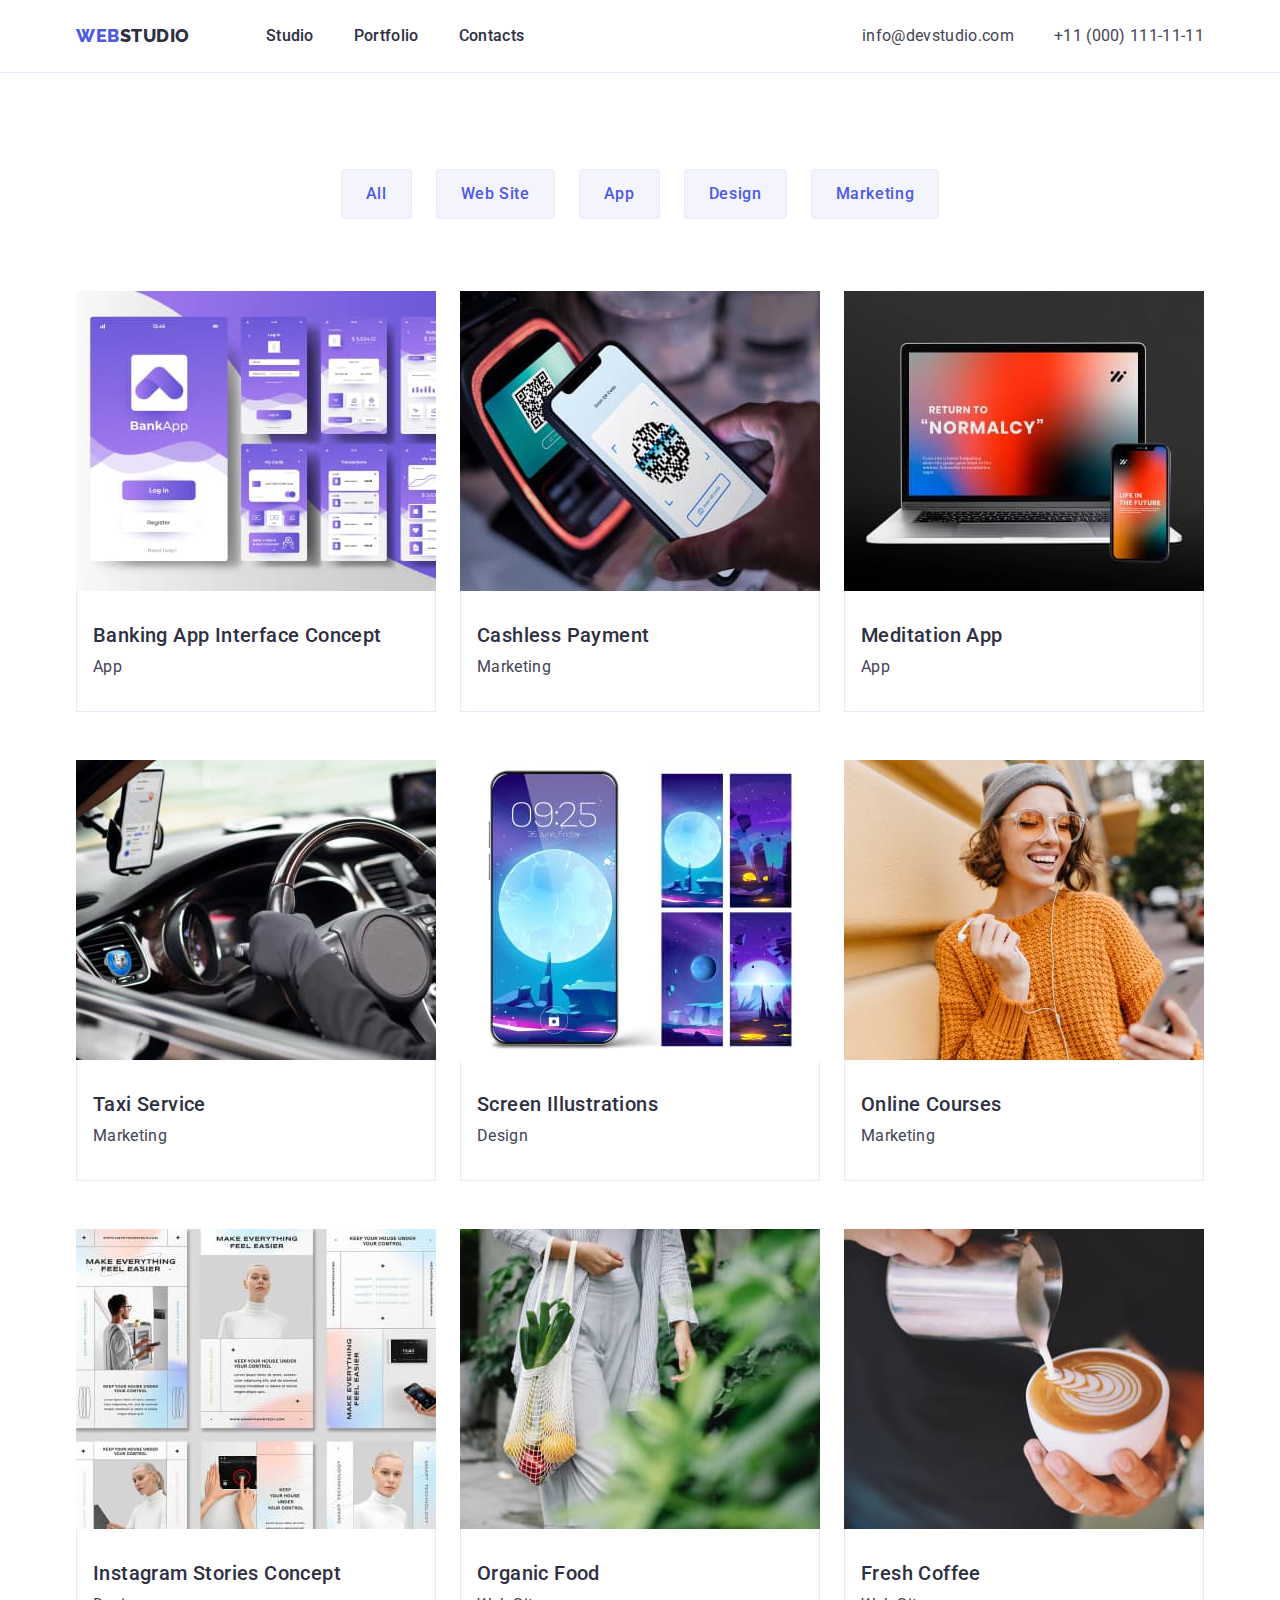
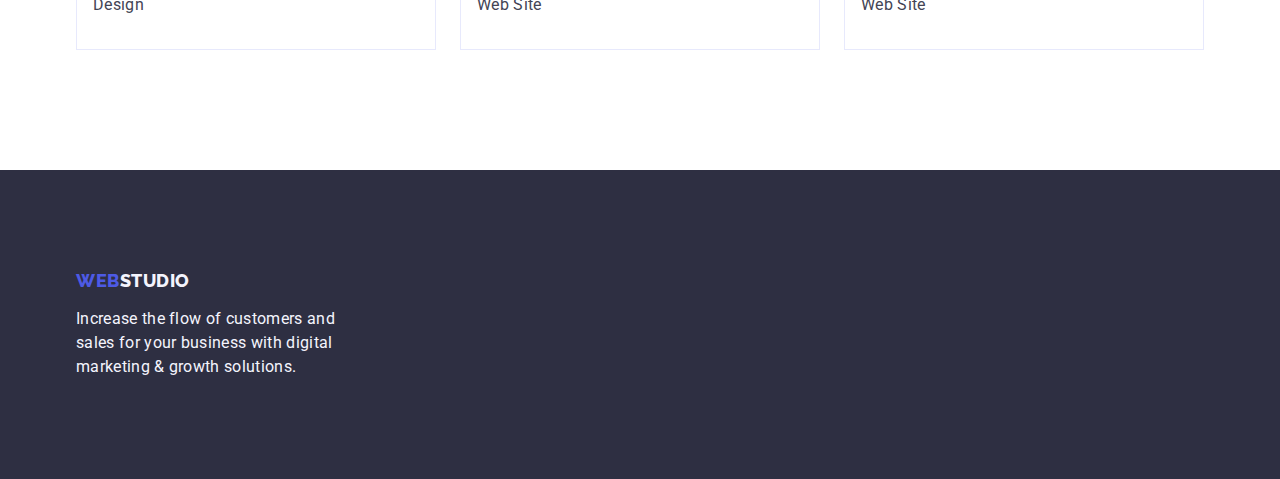
==== portfolio.html @ f46599d1 "Initial commit" ====
<!DOCTYPE html>
<html lang="en">
<head>
    <meta charset="UTF-8">
    <meta http-equiv="X-UA-Compatible" content="IE=edge">
    <meta name="viewport" content="width=device-width, initial-scale=1.0">
    <title>Portfolio</title>
    <link rel="stylesheet" href="https://cdnjs.cloudflare.com/ajax/libs/modern-normalize/1.1.0/modern-normalize.min.css">
    <link rel="preconnect" href="https://fonts.googleapis.com">
    <link rel="preconnect" href="https://fonts.gstatic.com" crossorigin>
    <link href="https://fonts.googleapis.com/css2?family=Raleway:wght@800&family=Roboto:wght@400;500;700;900&display=swap" rel="stylesheet">
    <link rel="stylesheet" href="./css/styles.css">
</head>
<body>
    <!-- header -->
    <header class="header-portf">
        <div class="div-header-portf container">
        <nav class="nav-header list">
            <a class="logo-web link" href="./index.html">Web<span class="logo-stu link">Studio</span></a>
        <ul class="menu list">
        <li><a class="menu-list link" href="./index.html">Studio</a></li>
        <li><a class="menu-list link" href="./portfolio.html">Portfolio</a></li>
        <li><a class="menu-list link" href="">Contacts</a></li>
        </ul>
        </nav>
        <address class="contact">
            <ul class="contact-container list">
                <li><a class="contact-list link" href="mailto:info@devstudio.com">info@devstudio.com</a></li>
                <li><a class="contact-list link" href="tel:+110001111111">+11 (000) 111-11-11</a></li>
            </ul>
        </address>
        </div>
        </header>

<!-- navigation buttons --> 
<main>
    <section class="projects-container list">
    <div class="container">
    <h1 class="title-portfolio" hidden>Our Projects</h1>
    <ul class="btn-list list">
    <li><button class="nav-btn" type="button">All</button></li>
    <li><button class="nav-btn" type="button">Web Site</button></li>
    <li><button class="nav-btn" type="button">App</button></li>
    <li><button class="nav-btn" type="button">Design</button></li>
    <li><button class="nav-btn" type="button">Marketing</button></li>
    </ul>

<!-- list 1 -->
<ul class="content-list-portfolio list">
    <li class="sec-port-img link">
    <a href="" class="link">
        <img src="./images/portfolio/banking-app-interface-concept.jpg" alt="Banking App" width="360" height="300">
        <div class="div-content">
        <h2 class="title-portfolio">Banking App Interface Concept</h2>
        <p class="small-text">App</p>
    </div>
    </a>
    </li>
    <li class="sec-port-img link">
    <a href="" class="link">
        <img src="./images/portfolio/cashless-payment.jpg" alt="use a QR code" width="360" height="300">
        <div class="div-content">
        <h2 class="title-portfolio">Cashless Payment</h2>
        <p class="small-text">Marketing</p>
    </div>
    </a>
    </li>
    <li class="sec-port-img link">
    <a href="" class="link">
        <img src="./images/portfolio/meditation-app.jpg" alt="laptop and smartphone with the same image" width="360" height="300">
        <div class="div-content">
        <h2 class="title-portfolio">Meditation App</h2>
        <p class="small-text">App</p>
    </div>
    </a>
    </li>

<!-- list 2 -->

    <li class="sec-port-img link">
    <a href="" class="link">
        <img src="./images/portfolio/taxi-service.jpg" alt="driving a car" width="360" height="300">
        <div class="div-content">
        <h2 class="title-portfolio">Taxi Service</h2>
        <p class="small-text">Marketing</p>
    </div>
        </a>
        </li>
    <li class="sec-port-img link">
    <a href="" class="link">
        <img src="./images/portfolio/screen-illustrations.jpg" alt="phone theme" width="360" height="300">
        <div class="div-content">
        <h2 class="title-portfolio">Screen Illustrations</h2>
        <p class="small-text">Design</p>
    </div>
        </a>
        </li>
    <li class="sec-port-img link">
    <a href="" class="link">
        <img src="./images/portfolio/online-courses.jpg" alt="a girl in a sweater smiles and looks at the phone" width="360" height="300">
        <div class="div-content">
        <h2 class="title-portfolio">Online Courses</h2>
        <p class="small-text">Marketing</p>
    </div>
        </a>
        </li>

<!-- list 3 -->
    <li class="sec-port-img link">
        <a href="" class="link">
            <img src="./images/portfolio/iInstagram-stories-concept.jpg" alt="concept app tabs" width="360" height="300">
            <div class="div-content">
            <h2 class="title-portfolio">Instagram Stories Concept</h2>
            <p class="small-text">Design</p>
    </div>
    </a>
    </li>
    <li class="sec-port-img link">
        <a href="" class="link">
            <img src="./images/portfolio/organic-food.jpg" alt="girl with a bag of vegetables" width="360" height="300">
            <div class="div-content">
            <h2 class="title-portfolio">Organic Food</h2>
            <p class="small-text">Web Site</p>
    </div>
    </a>
    </li>
    <li class="sec-port-img link">
        <a href="" class="link">
            <img src="./images/portfolio/fresh-coffee.jpg" alt="barista makes coffee" width="360" height="300">
            <div class="div-content">
            <h2 class="title-portfolio">Fresh Coffee</h2>
            <p class="small-text">Web Site</p>
    </div>
    </a>
    </li>
</ul>
</div>
</section>
</main>

<!-- footer -->
<footer class="footer-sec">
<div class="container">
    <a class="logo-web-foot link" href="./index.html">Web<span class="logo-stu-foot link">Studio</span></a>
    <p class="small-footer-text">Increase the flow of customers and sales for your business with digital marketing & growth solutions.</p>
</div>
</footer>
</body>
</html>
---- css/styles.css ----
:root {
    --main-font-family: 'Roboto', sans-serif;
    --secondary-font-family: 'Raleway', sans-serif;
}
h1,h2,h3,h4,h5,h6,p {
    margin: 0;
}
ul {margin: 0;
    padding: 0;
}

.container {
    width: 1158px;
    margin: 0 auto;
    padding: 0 15px 0 15px;
}
.header-index {
    border-bottom: 1px solid #e7e9fc;
}
.div-header {
    display: flex;
    align-items: center;
}
.header-portf {
    border-bottom: 1px solid #e7e9fc
}
.div-header-portf {
    display: flex;
    align-items: center;
}
/* body */
body {font-family:var(--main-font-family);
    color: #434455;
    background-color:#FFFFFF;
}
/* def settings */
.link {text-decoration: none;
}
.list {text-decoration: none;
    padding-left: 0;
    margin: 0;

}

.contact {font-style: normal;
margin-left: auto;}
img {display: block}

/* hero */
.hero {background-color: #2e2f42;
    padding: 188px 0;}
.hero-content {
    

}
.title-index {
    font-family: var(--main-font-family);
    font-weight: 700; 
    font-size: 56px;
    line-height: 1.07;
    letter-spacing: 0.02em;
    color: #FFFFFF;
    text-align: center;
    margin-left: auto;
    margin-right: auto;
    background-color: #2E2F42;
    max-width: 496px;
    margin-bottom: 48px;
}

    /* contacts */
    .contact-list {
    font-family: var(--main-font-family);
    font-style: normal;
    font-weight: 400;
    font-size: 16px;
    line-height: 1.5;
    letter-spacing: 0.02em;
    color: #434455;
    }
    .contact-list:hover,
    .contact-list:focus {
        color: #404BBF;}

    /* menu list */
    .menu {display: flex;
        gap: 40px;
        margin: 0;
        padding: 0;
    }
    .list {
        list-style: none;
        margin: 0;
        padding: 0;
    }

    .menu-list {
    font-family: var(--main-font-family);
    font-weight: 500;
    font-size: 16px;
    line-height: 1.5;
    letter-spacing: 0.02em;
    color: #2E2F42;
    padding: 24px 0;
    display: block;

}
.menu-list:hover,
.menu-list:focus {
    color: #404BBF;
}
.nav-header {
    display: flex;
    align-items: center;
}
.contact-container {
    display: flex;
    gap: 40px;
}
/* order-btn, nav-btn */

.btn-list {
    display: flex;
    justify-content: center;
    gap: 24px;
    margin-bottom: 72px;
}

.order-btn {
font-family: var(--main-font-family);
font-weight: 500;
font-size: 16px;
line-height: 1.5;
display: block;
margin-left: auto;
margin-right: auto;
align-items: center;
letter-spacing: 0.04em;
color: #FFFFFF;
background-color: #4D5AE5;
box-shadow: 0px 4px 4px rgba(0, 0, 0, 0.15);
border-radius: 4px;
cursor: pointer;
border: 0;
min-width: 169px;
height: 56px;
border: none;
border-radius: 4px;
}
.order-btn:hover {background-color: #404BBF;}
.order-btn:focus {background-color: #404BBF;}

/* nav btn */
.nav-btn {
font-family: var(--main-font-family);
font-weight: 500;
font-size: 16px;
line-height: 1.5;
display: flex;
align-items: center;
letter-spacing: 0.04em;
background-color:#F4F4FD;
color: #4D5AE5;
cursor: pointer;
border: 0;
border-radius: 4px;
padding: 12px 24px;
border: 1px solid #e7e9fc;
}
.nav-btn:hover {
    background: #404BBF;
    color: #FFFFFF;
    border-radius: 4px;
    border: 1px solid transparent;
}

.nav-btn:focus {
    background: #404BBF;
    color: #FFFFFF;
    border-radius: 4px;
    border: 1px solid transparent;
}

/* content-list-portfolio */
.content-list-portfolio {
    display: flex;
    flex-wrap: wrap;
    column-gap: 24px;
    row-gap: 48px;
}
/* portfolio ul > li > div */
.div-content {
    padding: 32px 16px;
    border: 1px solid #e7e9fc;
    border-top: none;
}

/* sec2 */
.hidden-features {
    color:#2e2f42;
    margin-bottom: 8px;
}
.features-container {
    padding: 120px 0;
}
.features-container-list {
    display: flex;
    gap: 24px;}
.firstlist-features-container {
    width: calc((100% - 72px) / 4);
}

/* h3 What are we doing */
.wawd {
    font-family: var(--main-font-family);
    font-weight: 700;
    font-size: 36px;
    line-height: 1.11;
    letter-spacing: 0.02em;
    text-transform: capitalize;
    text-align: center;
   
    margin-bottom: 72px;
}
.wawd-list {
    display: flex;
    gap: 24px;
}
.wawd-sec {
    padding-bottom: 120px;

}
.wawd-img {
    display: flex;
    gap: 24px;
    width: 464px;
}

/* list4 Our Team */
.title-name-team {
    font-weight: 500;
    font-size: 20px;
    line-height: 1.2;
    letter-spacing: 0.02em;
    color: #2e2f42;
    text-align: center;
    margin-bottom: 8px;

}
.our-team {
    font-family: var(--main-font-family);
    font-weight: 700;
    font-size: 36px;
    line-height: 1.11;
    letter-spacing: 0.02em;
    text-transform: capitalize;
    text-align: center;
    color: #2e2f42;
    margin-bottom: 72px;
}
.our-team-sec {
    background-color: #F4F4FD;
    padding: 120px 0;

}
.team-img {
    background-color: #FFFFFF;
}
.our-team-list {
    display: flex;
    gap: 24px;

}
.team-li {
    border-radius: 0px 0px 4px 4px;
}
.name-position {
    padding: 32px 16px;
}
/* h2 */
.title-features {
    font-family: var(--main-font-family);
    font-weight: 500;
    font-size: 20px;
    line-height: 1.2;
    letter-spacing: 0.02em;
    color:#2e2f42;
    margin-bottom: 8px;
}
/* small-text p */
.small-text {
    font-family: var(--main-font-family);
    font-size: 16px;
    line-height: 1.5;
    letter-spacing: 0.02em;
    color: #434455;
    }     
.small-footer-text {
    font-family: var(--main-font-family);
    font-size: 16px;
    line-height: 1.5;
    letter-spacing: 0.02em;
    color: #F4F4FD;
    max-width: 264px;
}

.text-our-team {
    text-align: center;
    margin: 0;
}
/* logo */
.logo-web {
font-family: "Raleway", sans-serif;
font-style: normal;
font-weight: 800;
font-size: 18px;
line-height: 1.17;
display: flex;
align-items: center;
letter-spacing: 0.03em;
text-transform: uppercase;
text-decoration: none;
color: #4D5AE5;
margin-right: 76px;
}
.logo-stu {
font-family: 'Raleway', sans-serif;
font-style: normal;
font-weight: 800;
font-size: 18px;
line-height: 1.17;
display: flex;
align-items: center;
letter-spacing: 0.03em;
text-transform: uppercase;
text-decoration: none;
color: #2E2F42;
}

/* port-img */
.sec-port-img link {
font-family: var(--main-font-family);
font-weight: 500;
font-size: 20px;
line-height: 1.2;
letter-spacing: 0.02em;
width: calc((1440px - 48px) / 3);
}
/* title-portfolio */
.title-portfolio {
    font-weight: 500;
    font-size: 20px;
    line-height: 1.2;
    letter-spacing: 0.02em;
    color: #2e2f42;
    margin-bottom: 8px;
}

.projects-container {
    padding: 96px 0 120px;
}

/* footer */

.footer-sec {
    background-color: #2E2F42;
    padding: 100px 0;
}
.logo-web-foot {
    font-family: 'Raleway', sans-serif;
font-style: normal;
font-weight: 800;
font-size: 18px;
line-height: 1.17;
align-items: center;
letter-spacing: 0.03em;
text-transform: uppercase;
text-decoration: none;
color: #4D5AE5;
display: inline-block;
margin-bottom: 16px;
margin-right: 76px;
}
.logo-stu-foot {
    font-family: 'Raleway', sans-serif;
    font-style: normal;
    font-weight: 800;
    font-size: 18px;
    line-height: 1.17; 
    align-items: center;
    letter-spacing: 0.03em;
    text-transform: uppercase;
    text-decoration: none;
    color: #F4F4FD;
    
}
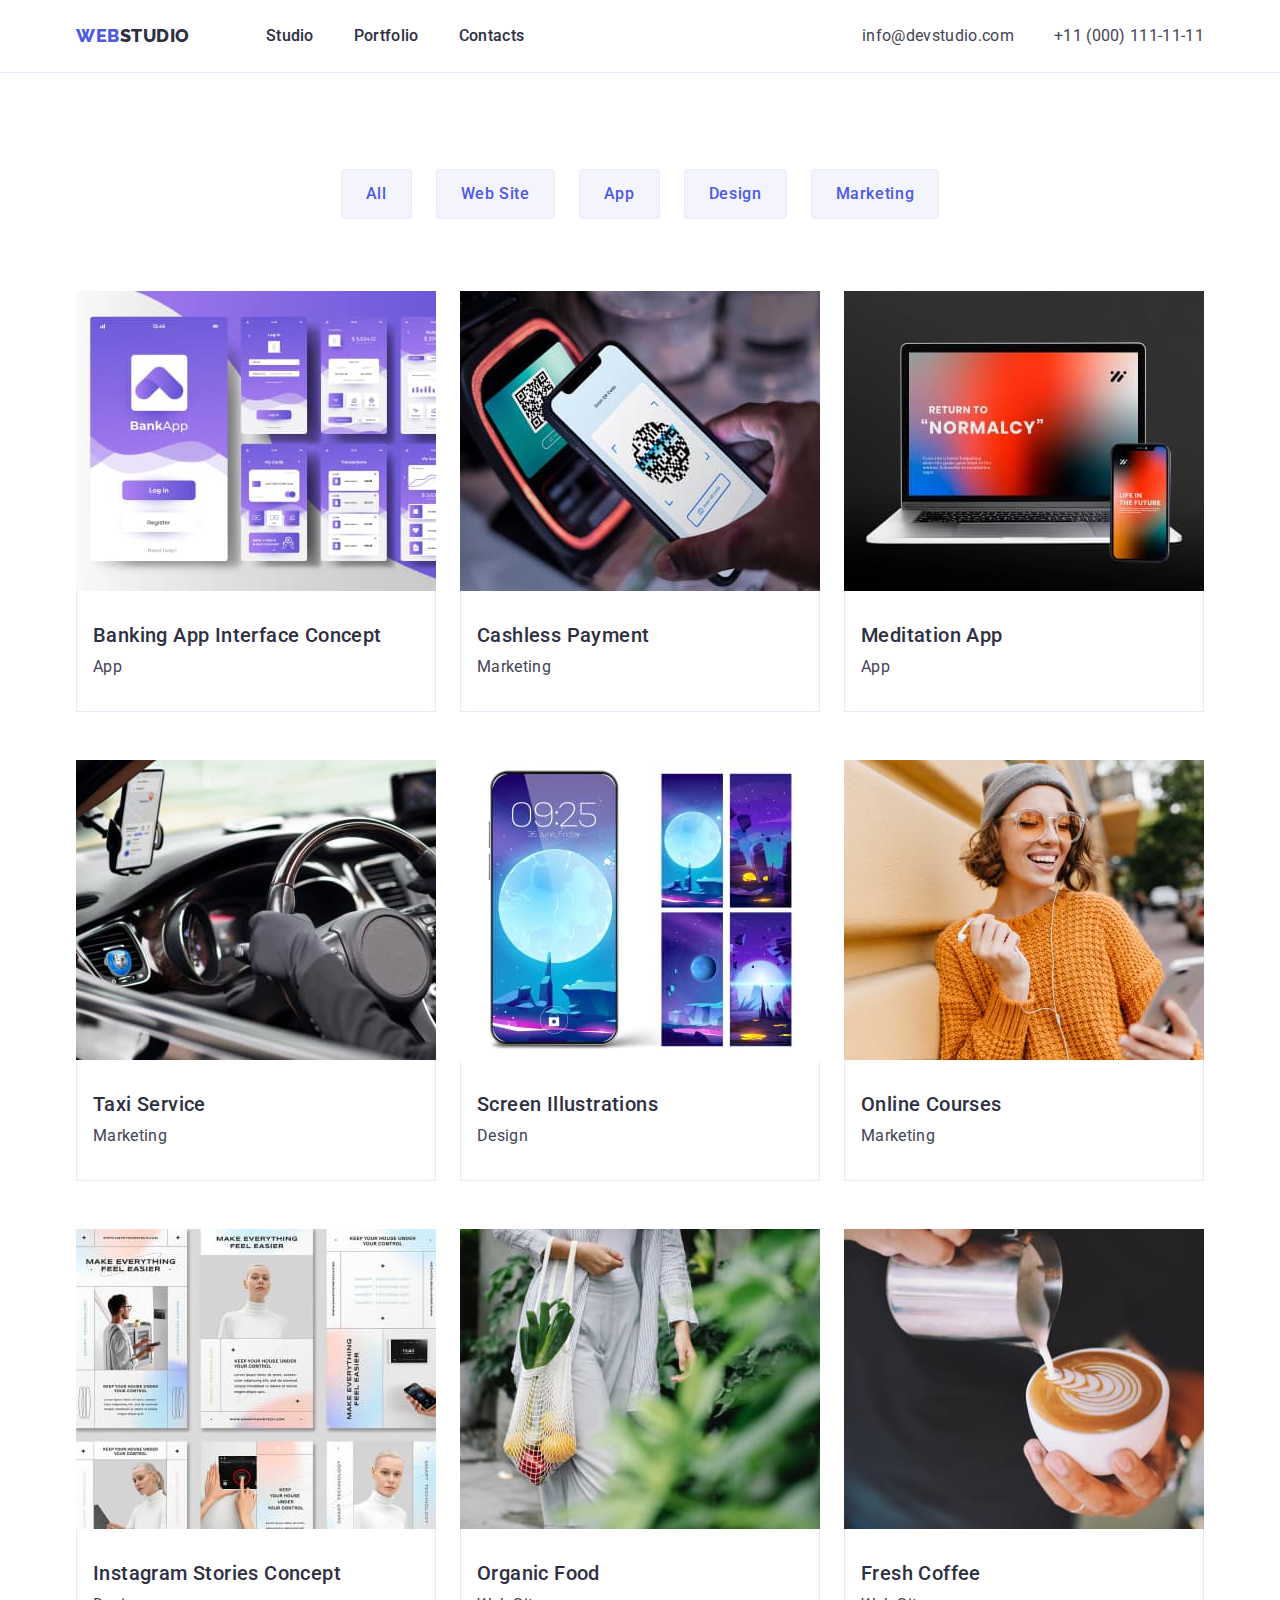
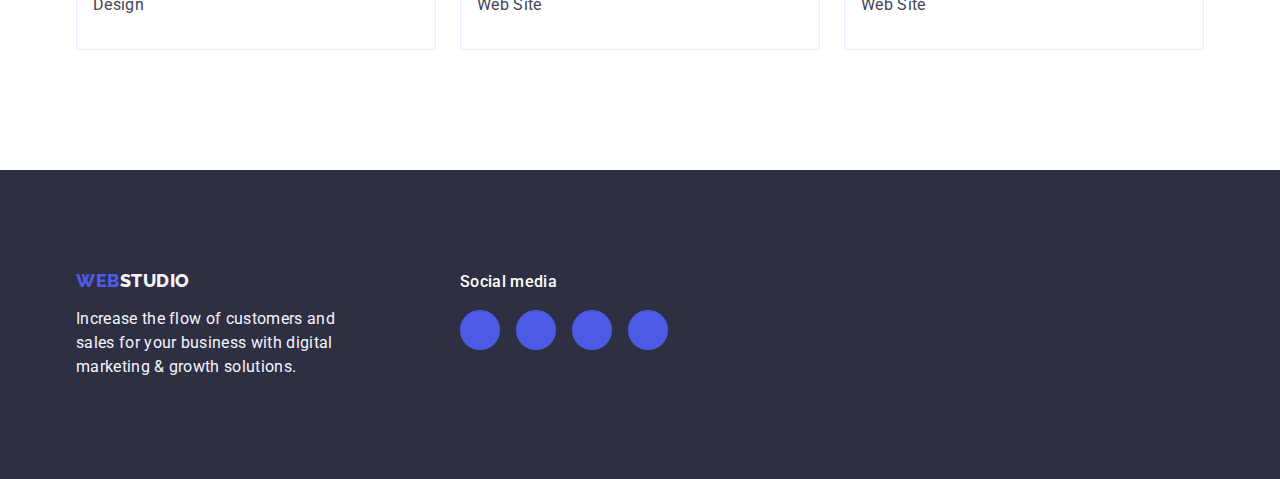
==== commit f8645ccc: "rw4" ====
--- a/portfolio.html
+++ b/portfolio.html
@@ -140,10 +140,36 @@
 
 <!-- footer -->
 <footer class="footer-sec">
-<div class="container">
-    <a class="logo-web-foot link" href="./index.html">Web<span class="logo-stu-foot link">Studio</span></a>
-    <p class="small-footer-text">Increase the flow of customers and sales for your business with digital marketing & growth solutions.</p>
-</div>
-</footer>
+    <div class="footer-container container">
+        <div class="footer-main">
+        <a class="logo-web-foot link" href="./index.html">Web<span class="logo-stu-foot link">Studio</span></a>
+        <p class="small-footer-text">Increase the flow of customers and sales for your business with digital marketing & growth solutions.</p>
+        </div>
+    <div>
+        <p class="footer-social-media">Social media</p>
+        <ul class="social-network-list-footer list">
+            <li class="social-network-list-icon">
+                <a href="" class="link-icon link-icon-footer">
+                <svg width="24" height="24" class="social-icons">
+                <use href="./images/icons.svg#icon-inst"></use>
+            </svg></a></li>
+            <li class="social-network-list-icon">
+                <a href="" class="link-icon link-icon-footer">
+                <svg width="24" height="24" class="social-icons">
+                <use href="./images/icons.svg#icon-twitter"></use>
+            </svg></a></li>
+            <li class="social-network-list-icon">
+                <a href="" class="link-icon link-icon-footer">
+                <svg width="24" height="24" class="social-icons">
+                <use href="./images/icons.svg#icon-facebook"></use>
+            </svg></a></li>
+            <li class="social-network-list-icon">
+                <a href="" class="link-icon link-icon-footer">
+                <svg width="24" height="24" class="social-icons">
+                <use href="./images/icons.svg#icon-linkedin"></use>
+            </svg></a></li></ul>
+    </div>
+    </div>
+    </footer>
 </body>
 </html>--- a/css/styles.css
+++ b/css/styles.css
@@ -16,6 +16,7 @@
 }
 .header-index {
     border-bottom: 1px solid #e7e9fc;
+    box-shadow: 0px 2px 1px rgba(46, 47, 66, 0.08), 0px 1px 1px rgba(46, 47, 66, 0.16), 0px 1px 6px rgba(46, 47, 66, 0.08); 
 }
 .div-header {
     display: flex;
@@ -48,11 +49,21 @@
 
 /* hero */
 .hero {background-color: #2e2f42;
-    padding: 188px 0;}
-.hero-content {
+    background-image: linear-gradient(rgba(46, 47, 66, 0.7), rgba(46, 47, 66, 0.7)),
+    url(../images/people-office-1.jpg);
+    background-repeat: no-repeat;
+    background-size: cover;
+    padding: 188px 0;
+    max-width: 1440px;
+    margin: 0 auto;
+    background-position: center;
+}
+/*  max-width: 1440px;
+    margin: 0 auto; ??? */
+
     
-
-}
+.hero-content 
+
 .title-index {
     font-family: var(--main-font-family);
     font-weight: 700; 
@@ -63,7 +74,7 @@
     text-align: center;
     margin-left: auto;
     margin-right: auto;
-    background-color: #2E2F42;
+    /* background-color: #2E2F42; */
     max-width: 496px;
     margin-bottom: 48px;
 }
@@ -168,6 +179,8 @@
 border: 1px solid #e7e9fc;
 }
 .nav-btn:hover {
+    box-shadow: 0px 3px 1px rgba(0, 0, 0, 0.1), 0px 2px 1px rgba(0, 0, 0, 0.08), 0px 2px 2px rgba(0, 0, 0, 0.12);
+    border-radius: 0px 0px 4px 4px;
     background: #404BBF;
     color: #FFFFFF;
     border-radius: 4px;
@@ -175,6 +188,8 @@
 }
 
 .nav-btn:focus {
+    box-shadow: 0px 3px 1px rgba(0, 0, 0, 0.1), 0px 2px 1px rgba(0, 0, 0, 0.08), 0px 2px 2px rgba(0, 0, 0, 0.12);
+    border-radius: 0px 0px 4px 4px;
     background: #404BBF;
     color: #FFFFFF;
     border-radius: 4px;
@@ -196,6 +211,17 @@
 }
 
 /* sec2 */
+
+.div-icon-features {
+    display: flex;
+    align-items: center;
+    justify-content: center;
+    height: 112px;
+    background-color: #f4f4fd;
+    border-radius: 4px;
+    margin-bottom: 8px;
+}
+
 .hidden-features {
     color:#2e2f42;
     margin-bottom: 8px;
@@ -236,7 +262,39 @@
     width: 464px;
 }
 
-/* list4 Our Team */
+/* sec4 Our Team */
+
+.link-icon {
+    width: 100%;
+    height: 100%;
+    background-color:#4d5ae5;
+    border-radius: 50%;
+    display: flex;
+    align-items: center;
+    justify-content: center;
+}
+.link-icon:hover {background-color: #404bbf;} 
+.link-icon:focus {background-color: #404bbf;}
+
+.social-icons {
+fill: #f4f4fd;
+}
+
+.name-position {
+    padding: 32px 0;
+}
+
+.social-network-list {
+    display: flex;
+    justify-content: center;
+    gap: 24px;
+} 
+
+.social-network-list-icon {
+    width: 40px;
+    height: 40px;
+}
+
 .title-name-team {
     font-weight: 500;
     font-size: 20px;
@@ -265,17 +323,64 @@
 }
 .team-img {
     background-color: #FFFFFF;
+    box-shadow: 0px 1px 6px rgba(46, 47, 66, 0.08), 0px 1px 1px rgba(46, 47, 66, 0.16), 0px 2px 1px rgba(46, 47, 66, 0.08);
+    border-radius: 0px 0px 4px 4px;
+
 }
 .our-team-list {
     display: flex;
     gap: 24px;
-
-}
+    
+}
+/* customers-sec5 */
+.customers-sec {
+    padding-top: 120px;
+    padding-bottom: 120px;
+}
+.svg-link {
+    width: 100%;
+    height: 100%;
+    border: 1px solid #8e8f99;
+    border-radius: 4px;
+    display: flex;
+    align-items: center;
+    justify-content: center;
+    color: #8e8f99;;
+}
+
+.svg-link:hover,
+.svg-link:focus {
+    border-color: #404BBF;
+    color: #404BBF;
+}
+
+.svg-size {
+    width: 104px;
+    height: 56px;
+    fill: currentColor;
+}
+
+.customers-svg {
+    width: calc((100% - 120px) / 6);
+    height: 88px;
+}
+
+.customers-list {
+    display: flex;
+    justify-content: center;
+    width: 1128px;
+    margin-bottom: 120px;
+    gap: 24px;
+}
+
+.customers-title {
+    margin-bottom: 72px;
+    line-height: 1.1;
+}
+
 .team-li {
     border-radius: 0px 0px 4px 4px;
-}
-.name-position {
-    padding: 32px 16px;
+    /* padding: 32px 0; */
 }
 /* h2 */
 .title-features {
@@ -307,6 +412,7 @@
 .text-our-team {
     text-align: center;
     margin: 0;
+    margin-bottom: 8px;
 }
 /* logo */
 .logo-web {
@@ -346,6 +452,8 @@
 letter-spacing: 0.02em;
 width: calc((1440px - 48px) / 3);
 }
+.sec-port-img:hover {box-shadow: 0px 1px 6px rgba(46, 47, 66, 0.08), 0px 1px 1px rgba(46, 47, 66, 0.16), 0px 2px 1px rgba(46, 47, 66, 0.08);
+    border-radius: 0px 0px 4px 4px;}
 /* title-portfolio */
 .title-portfolio {
     font-weight: 500;
@@ -392,5 +500,33 @@
     text-transform: uppercase;
     text-decoration: none;
     color: #F4F4FD;
-    
-}
+}
+.footer-container {
+    display: flex;
+    align-items: baseline;
+}
+
+.footer-main {
+    margin-right: 120px;
+}
+
+.footer-social-media {
+    font-weight: 500;
+    font-size: 16px;
+    line-height: 1.5;
+    letter-spacing: 0.02em;
+    color: #FFFFFF;
+    margin-bottom: 16px;
+}
+
+.social-network-list-footer {
+    display: flex;
+    justify-content: center;
+    gap: 16px;
+}
+
+.link-icon-footer:hover, 
+.link-icon-footer:focus {
+    background-color: #31d0aa;
+
+}
